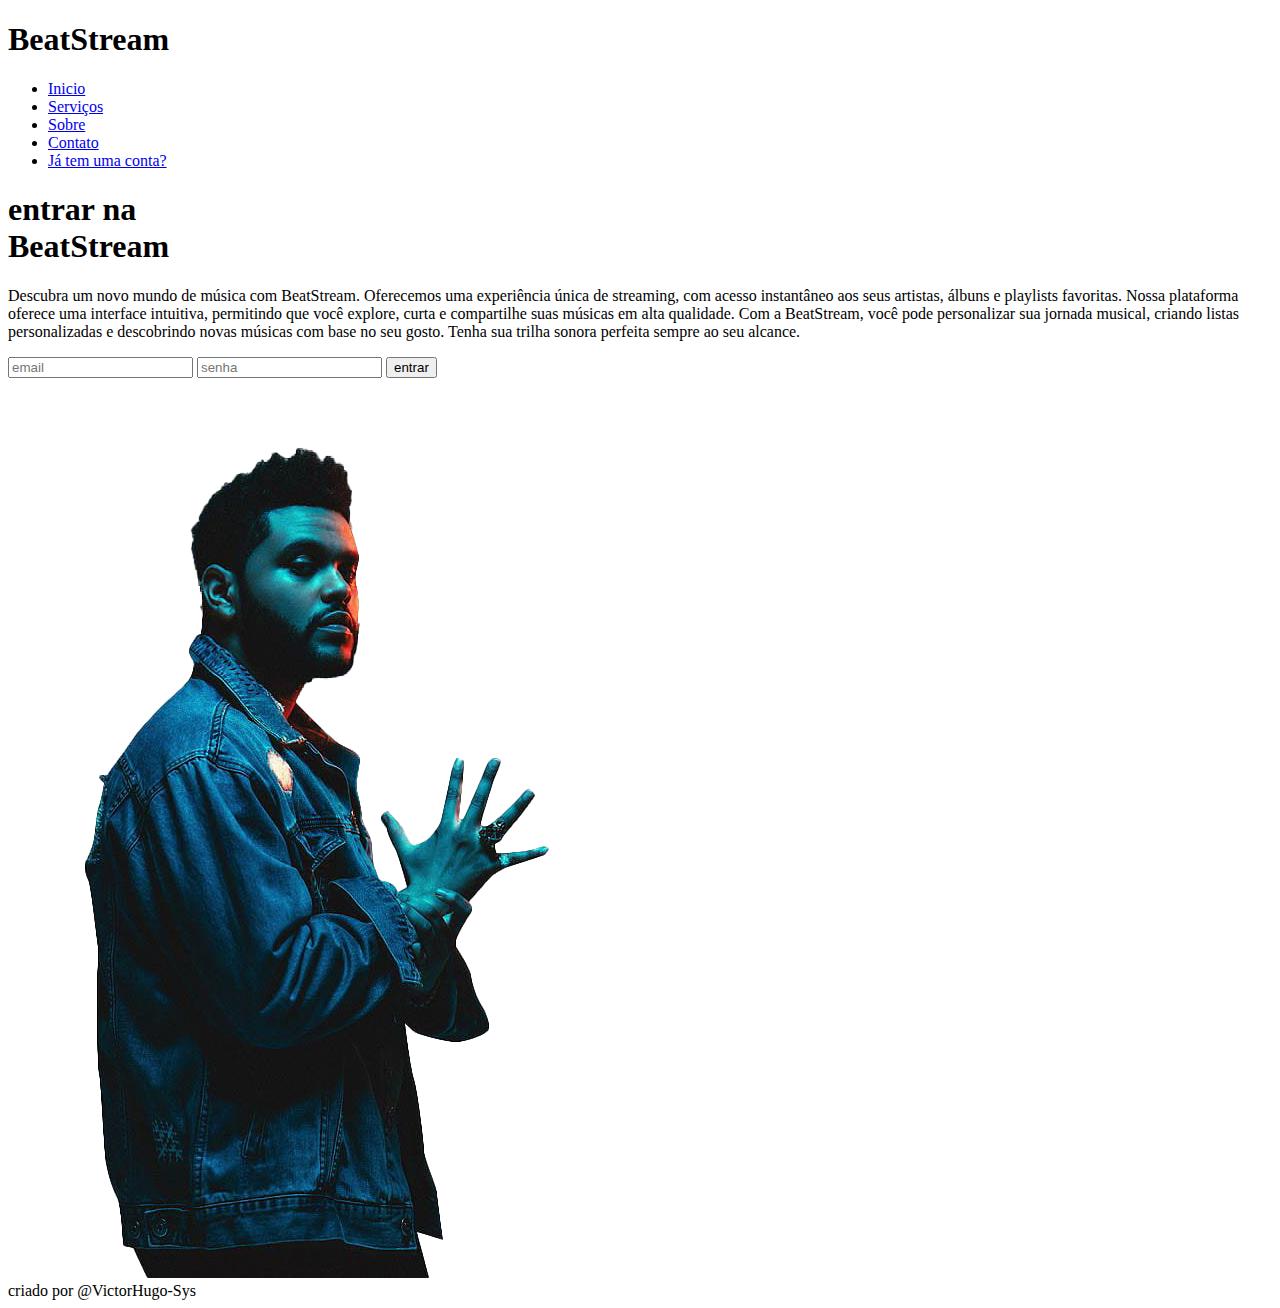
==== docs/index.html @ 87e71a24 "." ====
<!DOCTYPE html>
<html lang="pt-br">
<head>
    <meta charset="UTF-8">
    <meta name="viewport" content="width=device-width, initial-scale=1.0">
    <link rel="stylesheet" href="css/style.css">
    <link rel="shortcut icon" href="../img/icons8-music-note.svg" type="image/x-icon">
    <link rel="preconnect" href="https://fonts.googleapis.com">
    <link rel="preconnect" href="https://fonts.gstatic.com" crossorigin>
    <link href="https://fonts.googleapis.com/css2?family=Poppins:wght@300;400;600;700&family=Roboto:ital@0;1&display=swap" rel="stylesheet">
    <title>BeatStream</title>
</head>
<body>
    <header>
        <h1 class="ppo-3">
            BeatStream
        </h1>
        <nav>
            <ul class="ppo-2">
                <li><a href="#">Inicio</a></li>
                <li><a href="#">Serviços</a></li>
                <li><a href="#">Sobre</a></li>
                <li><a href="#">Contato</a></li>
                <li class="liEspecial"><a href="#">Já tem uma conta?</a></li>
            </ul>
        </nav>
    </header>
    <main>
        <div class="main-1">
            <h1 class="ppo-4">entrar na <br> BeatStream</h1>
            <p class="robo-1">
                <span class="detalhe-p"></span>Descubra um novo mundo de música com BeatStream. Oferecemos uma experiência única de streaming, com acesso instantâneo aos seus artistas, álbuns e playlists favoritas. Nossa plataforma oferece uma interface intuitiva, permitindo que você explore, curta e compartilhe suas músicas em alta qualidade. Com a BeatStream, você pode personalizar sua jornada musical, criando listas personalizadas e descobrindo novas músicas com base no seu gosto. Tenha sua trilha sonora perfeita sempre ao seu alcance.
            </p>
            <form class="main-form">
                <input type="email" name="email" id="email" placeholder="email" class="input-1">
                <input type="password" name="password" id="password" placeholder="senha" class="input-1">
                <input type="submit" value="entrar" class="input-2">
            </form>
        </div>
        <div class="main-2">
            <img src="../img/The-Weeknd-Hairstyle-PNG-Free-Download.png" alt="">
        </div>
    </main>
    <footer class="ppo-1">
        criado por @VictorHugo-Sys
    </footer>
</body>
</html>
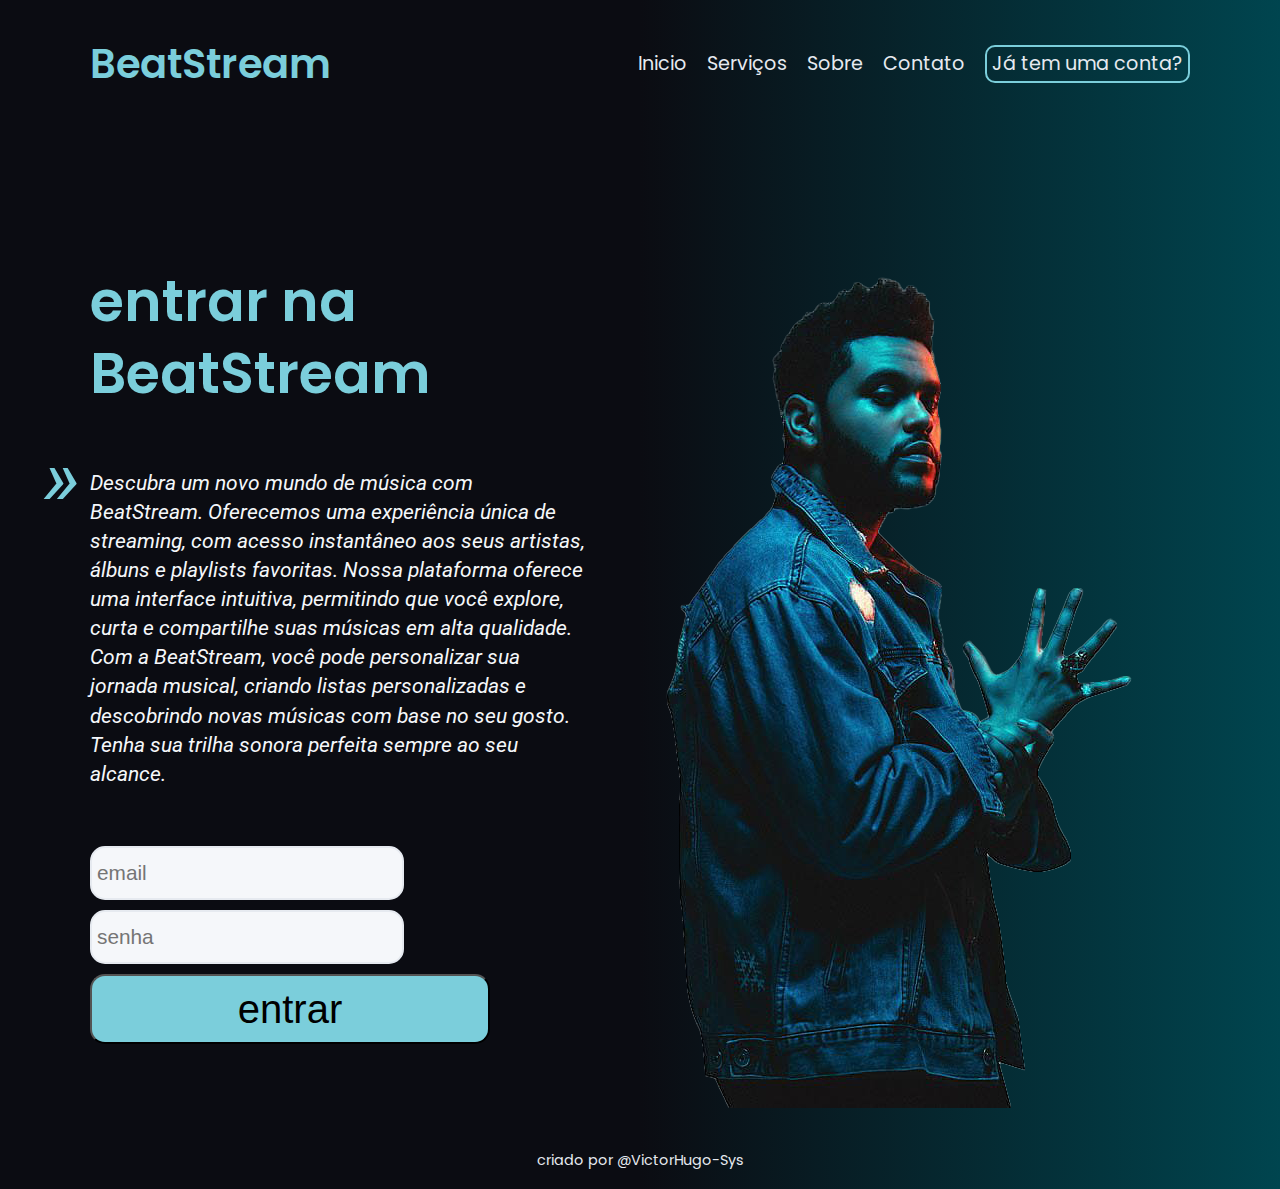
==== commit 520e8288: "agora vai?" ====
--- a/docs/index.html
+++ b/docs/index.html
@@ -3,7 +3,7 @@
 <head>
     <meta charset="UTF-8">
     <meta name="viewport" content="width=device-width, initial-scale=1.0">
-    <link rel="stylesheet" href="css/style.css">
+    <link rel="stylesheet" href="style.css">
     <link rel="shortcut icon" href="../img/icons8-music-note.svg" type="image/x-icon">
     <link rel="preconnect" href="https://fonts.googleapis.com">
     <link rel="preconnect" href="https://fonts.gstatic.com" crossorigin>
--- a/docs/style.css
+++ b/docs/style.css
@@ -0,0 +1,64 @@
+@import url('../css/reset.css');
+@import url('../css/fontes.css');
+@import url('../css/header.css');
+@import url('../css/footer.css');
+
+/*conteudo css da pagina 1*/
+
+body {
+    background: linear-gradient(to right, #0b0c12 50%, #00454f);
+}
+
+main {
+    display: grid;
+    grid-template-columns: 1fr 1fr;
+    padding: 20px;
+    max-width: 1100px;
+    margin: 0 auto;
+}
+
+main h1 {
+    color: #7bcedb;
+}
+
+main p {
+    position: relative;
+    color: #f5f7fa;
+}
+
+.main-1 {
+    display: flex;
+    flex-direction: column;
+    justify-content: space-evenly;
+}
+
+.input-1 {
+    display: block;
+    margin-bottom: 10px;
+    height: 40px;
+    width: 300px;
+    border-radius: 15px;
+    font-size: 1.3rem;
+    padding: 5px;
+    border: 2px solid #e6eaf0;
+    background-color: #f5f7fa;
+}
+
+.input-2 {
+    display: block;
+    margin-bottom: 10px;
+    height: 70px;
+    width: 400px;
+    border-radius: 15px;
+    font-size: 2.5rem;
+    background-color: #7bcedb;
+}
+
+.detalhe-p::before {
+    content: " » " ;
+    position: absolute;
+    top: -47px;
+    left: -47px;
+    font-size: 5rem;
+    color: #7bcedb;
+}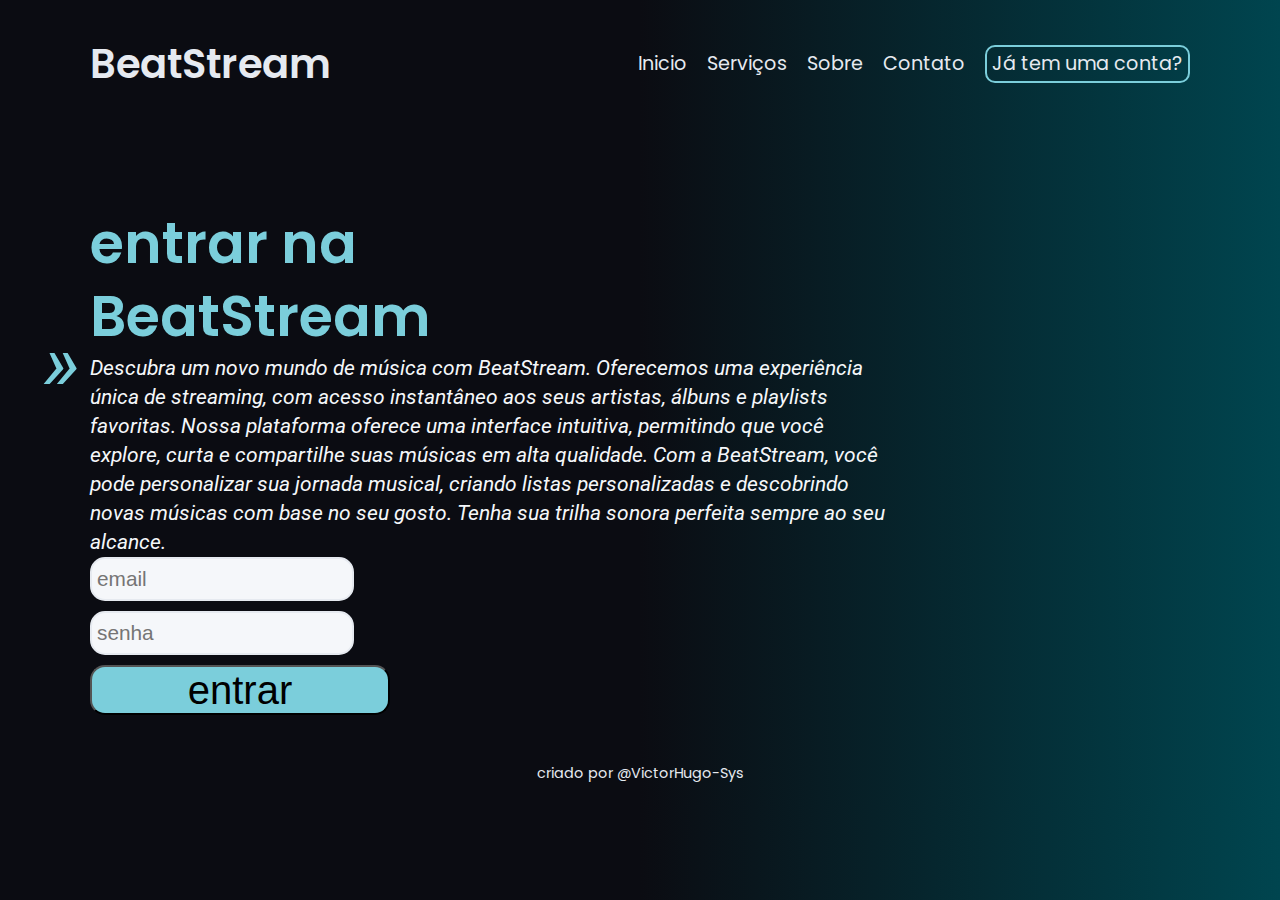
==== commit 099fcdb8: ">" ====
--- a/docs/index.html
+++ b/docs/index.html
@@ -13,13 +13,13 @@
 <body>
     <header>
         <h1 class="ppo-3">
-            BeatStream
+            <a href="./">BeatStream</a>
         </h1>
         <nav>
             <ul class="ppo-2">
-                <li><a href="#">Inicio</a></li>
+                <li><a href="./">Inicio</a></li>
                 <li><a href="#">Serviços</a></li>
-                <li><a href="#">Sobre</a></li>
+                <li><a href="../sobre/index.html">Sobre</a></li>
                 <li><a href="#">Contato</a></li>
                 <li class="liEspecial"><a href="#">Já tem uma conta?</a></li>
             </ul>
@@ -38,7 +38,7 @@
             </form>
         </div>
         <div class="main-2">
-            <img src="../img/The-Weeknd-Hairstyle-PNG-Free-Download.png" alt="">
+            <img src="../img/imgHome.png" alt="">
         </div>
     </main>
     <footer class="ppo-1">
--- a/docs/style.css
+++ b/docs/style.css
@@ -3,7 +3,7 @@
 @import url('../css/header.css');
 @import url('../css/footer.css');
 
-/*conteudo css da pagina 1*/
+/*conteudo css da pagina home*/
 
 body {
     background: linear-gradient(to right, #0b0c12 50%, #00454f);
@@ -11,8 +11,9 @@
 
 main {
     display: grid;
-    grid-template-columns: 1fr 1fr;
+    grid-template-columns: 3fr 1fr;
     padding: 20px;
+    gap: 30px;
     max-width: 1100px;
     margin: 0 auto;
 }
@@ -35,8 +36,8 @@
 .input-1 {
     display: block;
     margin-bottom: 10px;
-    height: 40px;
-    width: 300px;
+    height: 30px;
+    width: 250px;
     border-radius: 15px;
     font-size: 1.3rem;
     padding: 5px;
@@ -47,8 +48,8 @@
 .input-2 {
     display: block;
     margin-bottom: 10px;
-    height: 70px;
-    width: 400px;
+    height: 50px;
+    width: 300px;
     border-radius: 15px;
     font-size: 2.5rem;
     background-color: #7bcedb;
